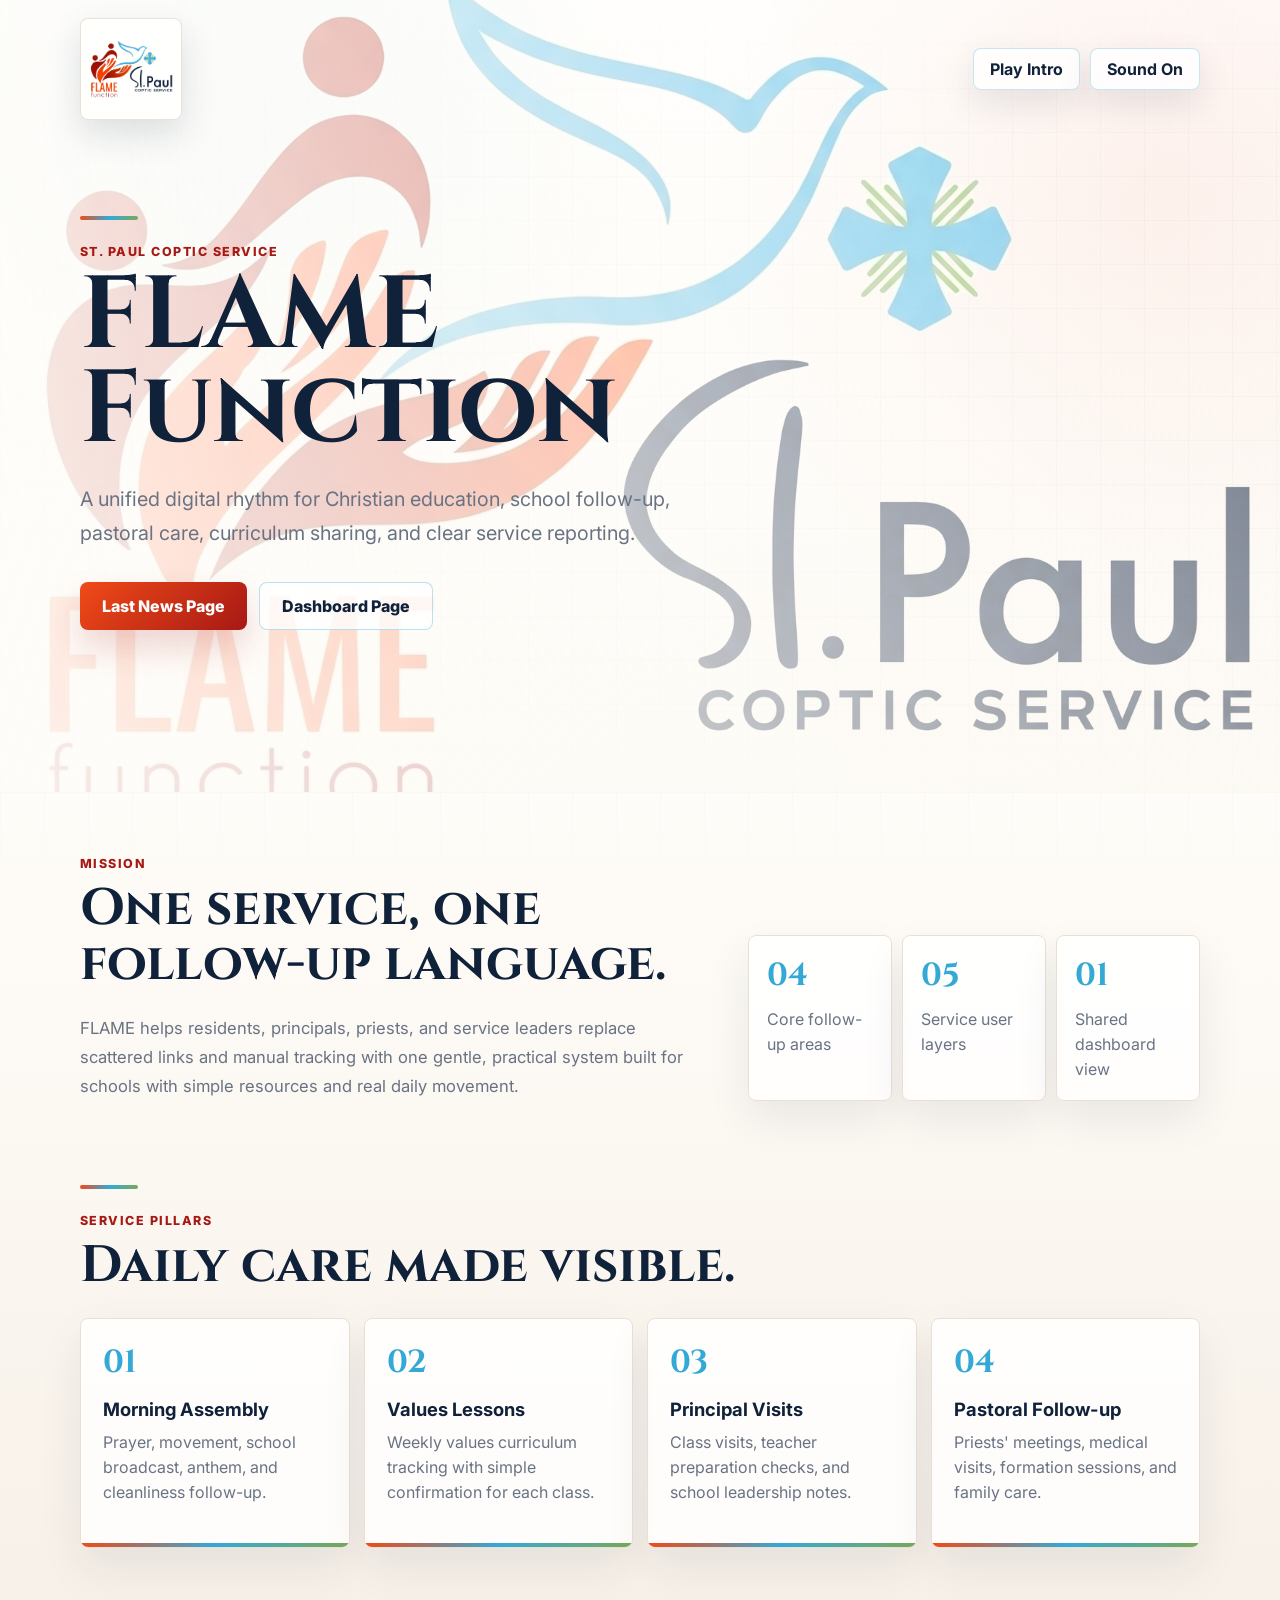
==== index.html @ af87b927 "Add files via upload" ====
<!DOCTYPE html>
<html lang="en">
  <head>
    <meta charset="UTF-8" />
    <meta name="viewport" content="width=device-width, initial-scale=1.0" />
    <title>FLAME Function | St. Paul Coptic Service</title>
    <link rel="preconnect" href="https://fonts.googleapis.com" />
    <link rel="preconnect" href="https://fonts.gstatic.com" crossorigin />
    <link
      href="https://fonts.googleapis.com/css2?family=Cinzel:wght@500;600;700&family=Inter:wght@400;500;600;700&display=swap"
      rel="stylesheet"
    />
    <link rel="stylesheet" href="styles.css" />
  </head>
  <body>
    <header class="site-header" aria-label="Service header">
      <a class="brand-mark" href="#top" aria-label="FLAME Function home">
        <img src="flame-logo.png" alt="FLAME Function St. Paul Coptic Service logo" />
      </a>
      <div class="media-controls" aria-label="Intro video controls">
        <button class="video-control" id="videoControl" type="button">Pause Intro</button>
        <button class="video-control sound-control" id="soundControl" type="button">Sound On</button>
      </div>
    </header>

    <main id="top">
      <section class="hero" aria-labelledby="page-title">
        <video class="hero-video" id="introVideo" autoplay muted loop playsinline poster="flame-logo.png">
          <source src="intro.mp4" type="video/mp4" />
        </video>
        <div class="hero-overlay" aria-hidden="true"></div>

        <div class="hero-content">
          <p class="eyebrow">St. Paul Coptic Service</p>
          <h1 id="page-title">FLAME Function</h1>
          <p class="hero-text">
            A unified digital rhythm for Christian education, school follow-up, pastoral care,
            curriculum sharing, and clear service reporting.
          </p>
          <div class="hero-actions" aria-label="Page links">
            <a class="button primary" href="https://flameeducationalprograms.github.io/lastnews/">Last News Page</a>
            <a class="button secondary" href="dashboard.html">Dashboard Page</a>
          </div>
        </div>
      </section>

      <section class="mission" aria-labelledby="mission-title">
        <div class="mission-copy">
          <p class="eyebrow">Mission</p>
          <h2 id="mission-title">One service, one follow-up language.</h2>
          <p>
            FLAME helps residents, principals, priests, and service leaders replace scattered links
            and manual tracking with one gentle, practical system built for schools with simple
            resources and real daily movement.
          </p>
        </div>
        <div class="mission-stats" aria-label="Service focus points">
          <div>
            <span>04</span>
            <p>Core follow-up areas</p>
          </div>
          <div>
            <span>05</span>
            <p>Service user layers</p>
          </div>
          <div>
            <span>01</span>
            <p>Shared dashboard view</p>
          </div>
        </div>
      </section>

      <section class="pillars" aria-labelledby="pillars-title">
        <div class="section-heading">
          <p class="eyebrow">Service Pillars</p>
          <h2 id="pillars-title">Daily care made visible.</h2>
        </div>

        <div class="pillar-grid">
          <article>
            <span>01</span>
            <h3>Morning Assembly</h3>
            <p>Prayer, movement, school broadcast, anthem, and cleanliness follow-up.</p>
          </article>
          <article>
            <span>02</span>
            <h3>Values Lessons</h3>
            <p>Weekly values curriculum tracking with simple confirmation for each class.</p>
          </article>
          <article>
            <span>03</span>
            <h3>Principal Visits</h3>
            <p>Class visits, teacher preparation checks, and school leadership notes.</p>
          </article>
          <article>
            <span>04</span>
            <h3>Pastoral Follow-up</h3>
            <p>Priests' meetings, medical visits, formation sessions, and family care.</p>
          </article>
        </div>
      </section>
    </main>

    <script src="script.js"></script>
  </body>
</html>
---- styles.css ----
:root {
  --paper: #fffdf9;
  --paper-soft: #f7f0e8;
  --ink: #10213a;
  --muted: #697383;
  --line: #eadfd2;
  --flame: #f04a18;
  --flame-deep: #a71914;
  --sky: #34a9d6;
  --leaf: #78a95a;
  --white: rgba(255, 255, 255, 0.9);
}

* {
  box-sizing: border-box;
}

html {
  scroll-behavior: smooth;
}

body {
  min-height: 100%;
  margin: 0;
  color: var(--ink);
  font-family: "Inter", system-ui, -apple-system, BlinkMacSystemFont, "Segoe UI", sans-serif;
  background:
    radial-gradient(circle at 12% 8%, rgba(52, 169, 214, 0.13), transparent 30rem),
    radial-gradient(circle at 90% 12%, rgba(240, 74, 24, 0.1), transparent 28rem),
    linear-gradient(180deg, #ffffff 0%, var(--paper) 48%, var(--paper-soft) 100%);
}

body::before {
  position: fixed;
  inset: 0;
  z-index: -2;
  pointer-events: none;
  content: "";
  background-image:
    linear-gradient(rgba(16, 33, 58, 0.035) 1px, transparent 1px),
    linear-gradient(90deg, rgba(16, 33, 58, 0.035) 1px, transparent 1px);
  background-size: 44px 44px;
  mask-image: linear-gradient(to bottom, transparent, black 16%, black 72%, transparent);
}

.site-header {
  position: fixed;
  top: 18px;
  left: 50%;
  z-index: 10;
  display: flex;
  align-items: center;
  justify-content: space-between;
  width: min(1120px, calc(100% - 32px));
  transform: translateX(-50%);
  pointer-events: none;
}

.brand-mark,
.media-controls {
  pointer-events: auto;
}

.brand-mark {
  display: grid;
  place-items: center;
  width: clamp(74px, 8vw, 116px);
  aspect-ratio: 1 / 1;
  padding: 7px;
  border: 1px solid rgba(234, 223, 210, 0.92);
  border-radius: 8px;
  background: rgba(255, 255, 255, 0.82);
  box-shadow: 0 14px 34px rgba(16, 33, 58, 0.13);
  backdrop-filter: blur(12px);
}

.brand-mark img {
  display: block;
  width: 100%;
  height: 100%;
  object-fit: contain;
}

.media-controls {
  display: flex;
  gap: 10px;
}

.video-control {
  min-height: 42px;
  padding: 0 16px;
  border: 1px solid rgba(52, 169, 214, 0.28);
  border-radius: 8px;
  color: var(--ink);
  font: inherit;
  font-weight: 700;
  background: rgba(255, 255, 255, 0.82);
  box-shadow: 0 14px 34px rgba(16, 33, 58, 0.1);
  cursor: pointer;
  backdrop-filter: blur(12px);
}

.hero {
  position: relative;
  display: flex;
  align-items: center;
  min-height: 88svh;
  overflow: hidden;
  padding: 126px max(16px, calc((100vw - 1120px) / 2)) 72px;
}

.hero-video,
.hero-overlay {
  position: absolute;
  inset: 0;
}

.hero-video {
  z-index: -2;
  width: 100%;
  height: 100%;
  object-fit: cover;
  opacity: 0.86;
  filter: saturate(1.14) contrast(1.02);
}

.hero-overlay {
  z-index: -1;
  background:
    linear-gradient(90deg, rgba(255, 253, 249, 0.88) 0%, rgba(255, 253, 249, 0.6) 46%, rgba(255, 253, 249, 0.18) 100%),
    linear-gradient(180deg, rgba(255, 255, 255, 0.02) 0%, rgba(248, 242, 234, 0.42) 100%);
}

.hero-content {
  width: min(660px, 100%);
}

.hero-content::before,
.section-heading::before {
  display: block;
  width: 58px;
  height: 4px;
  margin-bottom: 24px;
  border-radius: 999px;
  content: "";
  background: linear-gradient(90deg, var(--flame), var(--sky), var(--leaf));
}

.eyebrow {
  margin: 0 0 10px;
  color: var(--flame-deep);
  font-size: 0.78rem;
  font-weight: 800;
  letter-spacing: 0.12em;
  text-transform: uppercase;
}

h1,
h2 {
  margin: 0;
  font-family: "Cinzel", Georgia, serif;
  letter-spacing: 0;
}

h1 {
  max-width: 10ch;
  font-size: clamp(3.4rem, 8vw, 7.2rem);
  line-height: 0.92;
}

h2 {
  font-size: clamp(2rem, 4vw, 3.4rem);
  line-height: 1.08;
}

h3 {
  margin: 14px 0 10px;
  font-size: 1.15rem;
}

.hero-text {
  max-width: 38rem;
  margin: 24px 0 0;
  color: var(--muted);
  font-size: clamp(1.02rem, 2vw, 1.24rem);
  line-height: 1.72;
}

.hero-actions {
  display: flex;
  flex-wrap: wrap;
  gap: 12px;
  margin-top: 32px;
}

.button {
  display: inline-flex;
  align-items: center;
  justify-content: center;
  min-height: 48px;
  padding: 0 22px;
  border-radius: 8px;
  font-weight: 800;
  text-decoration: none;
  transition: transform 160ms ease, box-shadow 160ms ease, border-color 160ms ease;
}

.button:hover {
  transform: translateY(-1px);
}

.button.primary {
  color: #ffffff;
  background: linear-gradient(135deg, var(--flame), var(--flame-deep));
  box-shadow: 0 18px 34px rgba(167, 25, 20, 0.18);
}

.button.secondary {
  border: 1px solid rgba(52, 169, 214, 0.34);
  color: var(--ink);
  background: rgba(255, 255, 255, 0.78);
}

.button.secondary:hover,
.video-control:hover {
  border-color: var(--sky);
  box-shadow: 0 14px 28px rgba(52, 169, 214, 0.15);
}

.mission,
.pillars {
  width: min(1120px, calc(100% - 32px));
  margin: 0 auto;
}

.mission {
  display: grid;
  grid-template-columns: minmax(0, 1fr) minmax(300px, 0.72fr);
  gap: 40px;
  align-items: end;
  padding: 64px 0;
}

.mission-copy p:last-child {
  max-width: 42rem;
  margin: 22px 0 0;
  color: var(--muted);
  font-size: 1.04rem;
  line-height: 1.76;
}

.mission-stats {
  display: grid;
  grid-template-columns: repeat(3, minmax(0, 1fr));
  gap: 10px;
}

.mission-stats div,
.pillar-grid article {
  border: 1px solid var(--line);
  border-radius: 8px;
  background: rgba(255, 255, 255, 0.84);
  box-shadow: 0 18px 44px rgba(16, 33, 58, 0.08);
}

.mission-stats div {
  min-height: 140px;
  padding: 18px;
}

.mission-stats span,
.pillar-grid span {
  color: var(--sky);
  font-family: "Cinzel", Georgia, serif;
  font-size: 2rem;
  font-weight: 700;
}

.mission-stats p,
.pillar-grid p {
  margin: 10px 0 0;
  color: var(--muted);
  line-height: 1.58;
}

.pillars {
  padding: 20px 0 70px;
}

.section-heading {
  margin-bottom: 24px;
}

.pillar-grid {
  display: grid;
  grid-template-columns: repeat(4, minmax(0, 1fr));
  gap: 14px;
}

.pillar-grid article {
  position: relative;
  min-height: 230px;
  padding: 22px;
  overflow: hidden;
}

.pillar-grid article::after {
  position: absolute;
  inset: auto 0 0;
  height: 4px;
  content: "";
  background: linear-gradient(90deg, var(--flame), var(--sky), var(--leaf));
}

@media (max-width: 900px) {
  .hero {
    min-height: 82svh;
  }

  .mission,
  .pillar-grid {
    grid-template-columns: 1fr 1fr;
  }

  .mission-stats {
    grid-column: 1 / -1;
  }
}

@media (max-width: 620px) {
  .site-header {
    top: 12px;
    width: calc(100% - 24px);
  }

  .brand-mark {
    width: 74px;
  }

  .video-control {
    min-height: 38px;
    padding: 0 12px;
    font-size: 0.88rem;
  }

  .hero {
    min-height: 86svh;
    padding-top: 112px;
  }

  .hero-overlay {
    background:
      linear-gradient(90deg, rgba(255, 253, 249, 0.9), rgba(255, 253, 249, 0.68)),
      linear-gradient(180deg, rgba(255, 255, 255, 0.02), rgba(248, 242, 234, 0.48));
  }

  .hero-actions,
  .mission,
  .mission-stats,
  .pillar-grid {
    grid-template-columns: 1fr;
  }

  .button {
    width: 100%;
  }
}
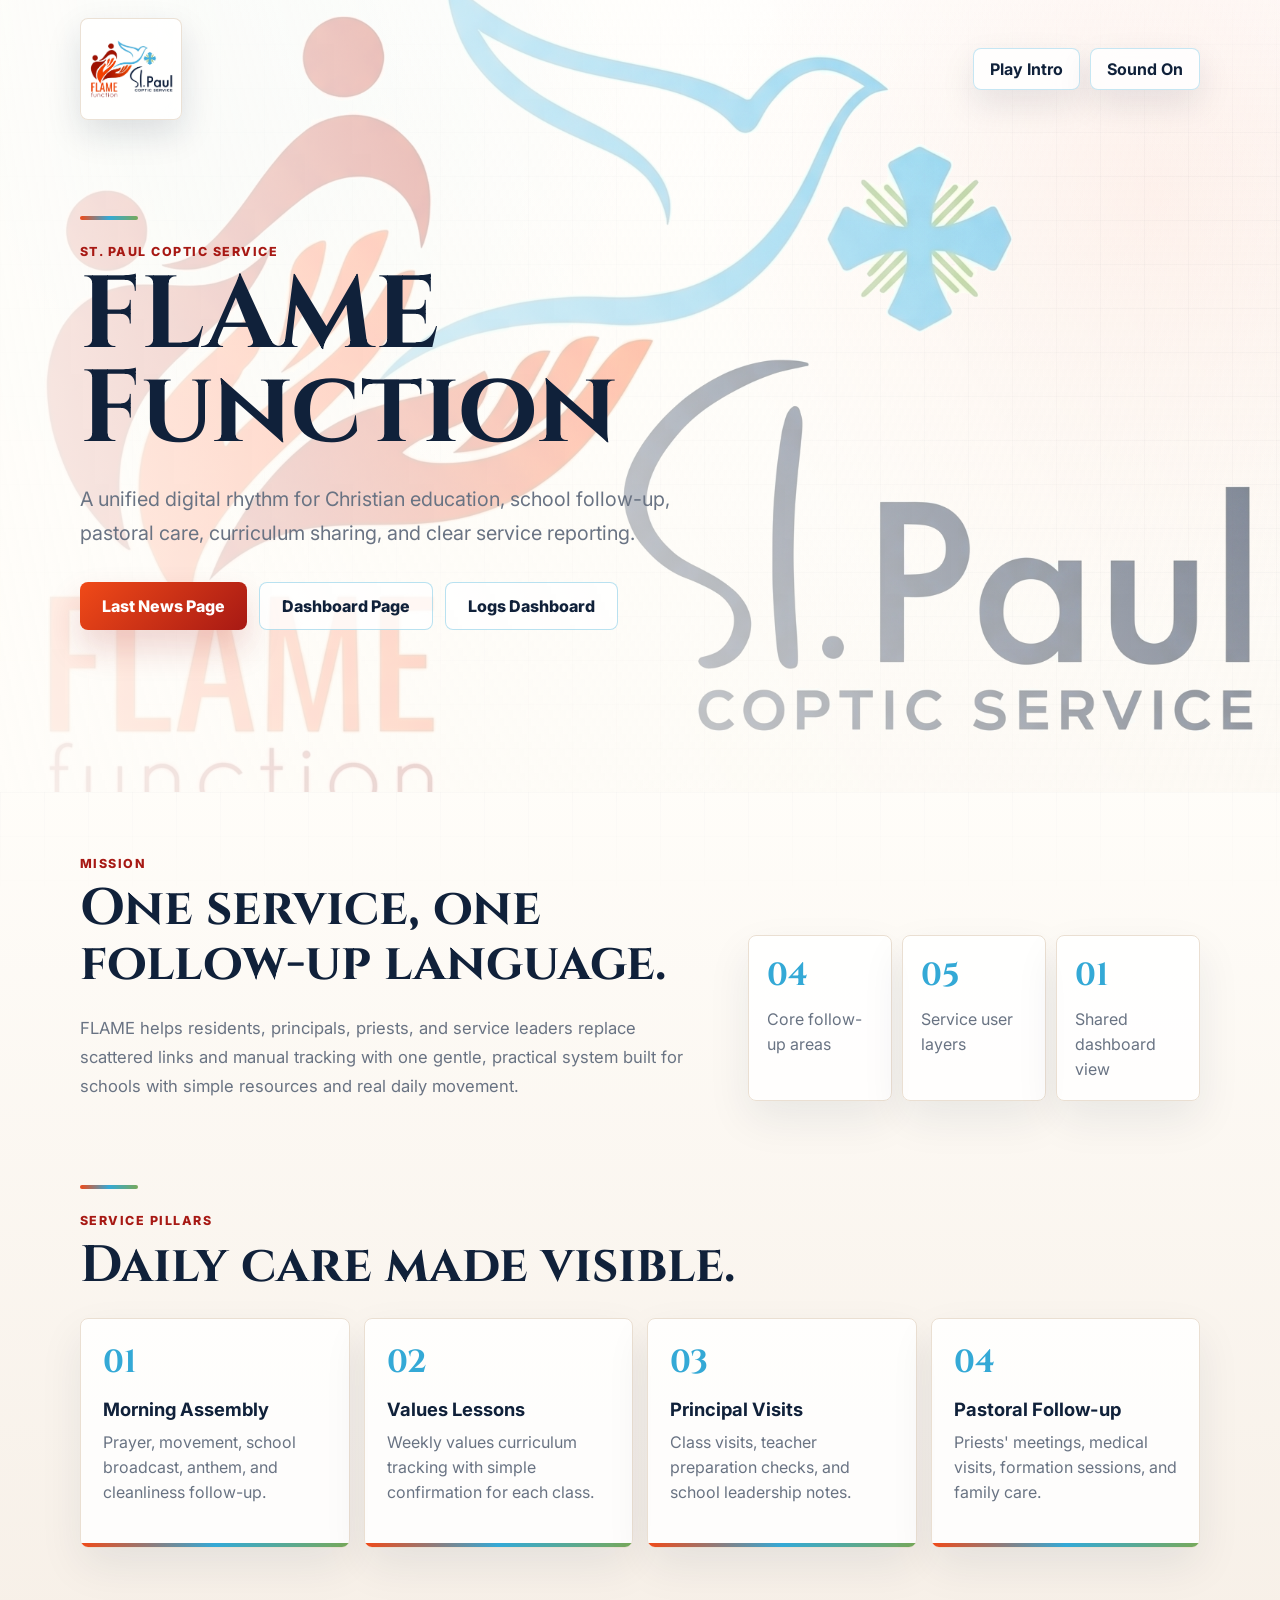
==== commit a28119d2: "Add files via upload" ====
--- a/index.html
+++ b/index.html
@@ -40,6 +40,7 @@
           <div class="hero-actions" aria-label="Page links">
             <a class="button primary" href="https://flameeducationalprograms.github.io/lastnews/">Last News Page</a>
             <a class="button secondary" href="dashboard.html">Dashboard Page</a>
+            <a class="button secondary" href="https://flameeducationalprograms.github.io/home/admin-logs-dashboard.html">Logs Dashboard</a>
           </div>
         </div>
       </section>
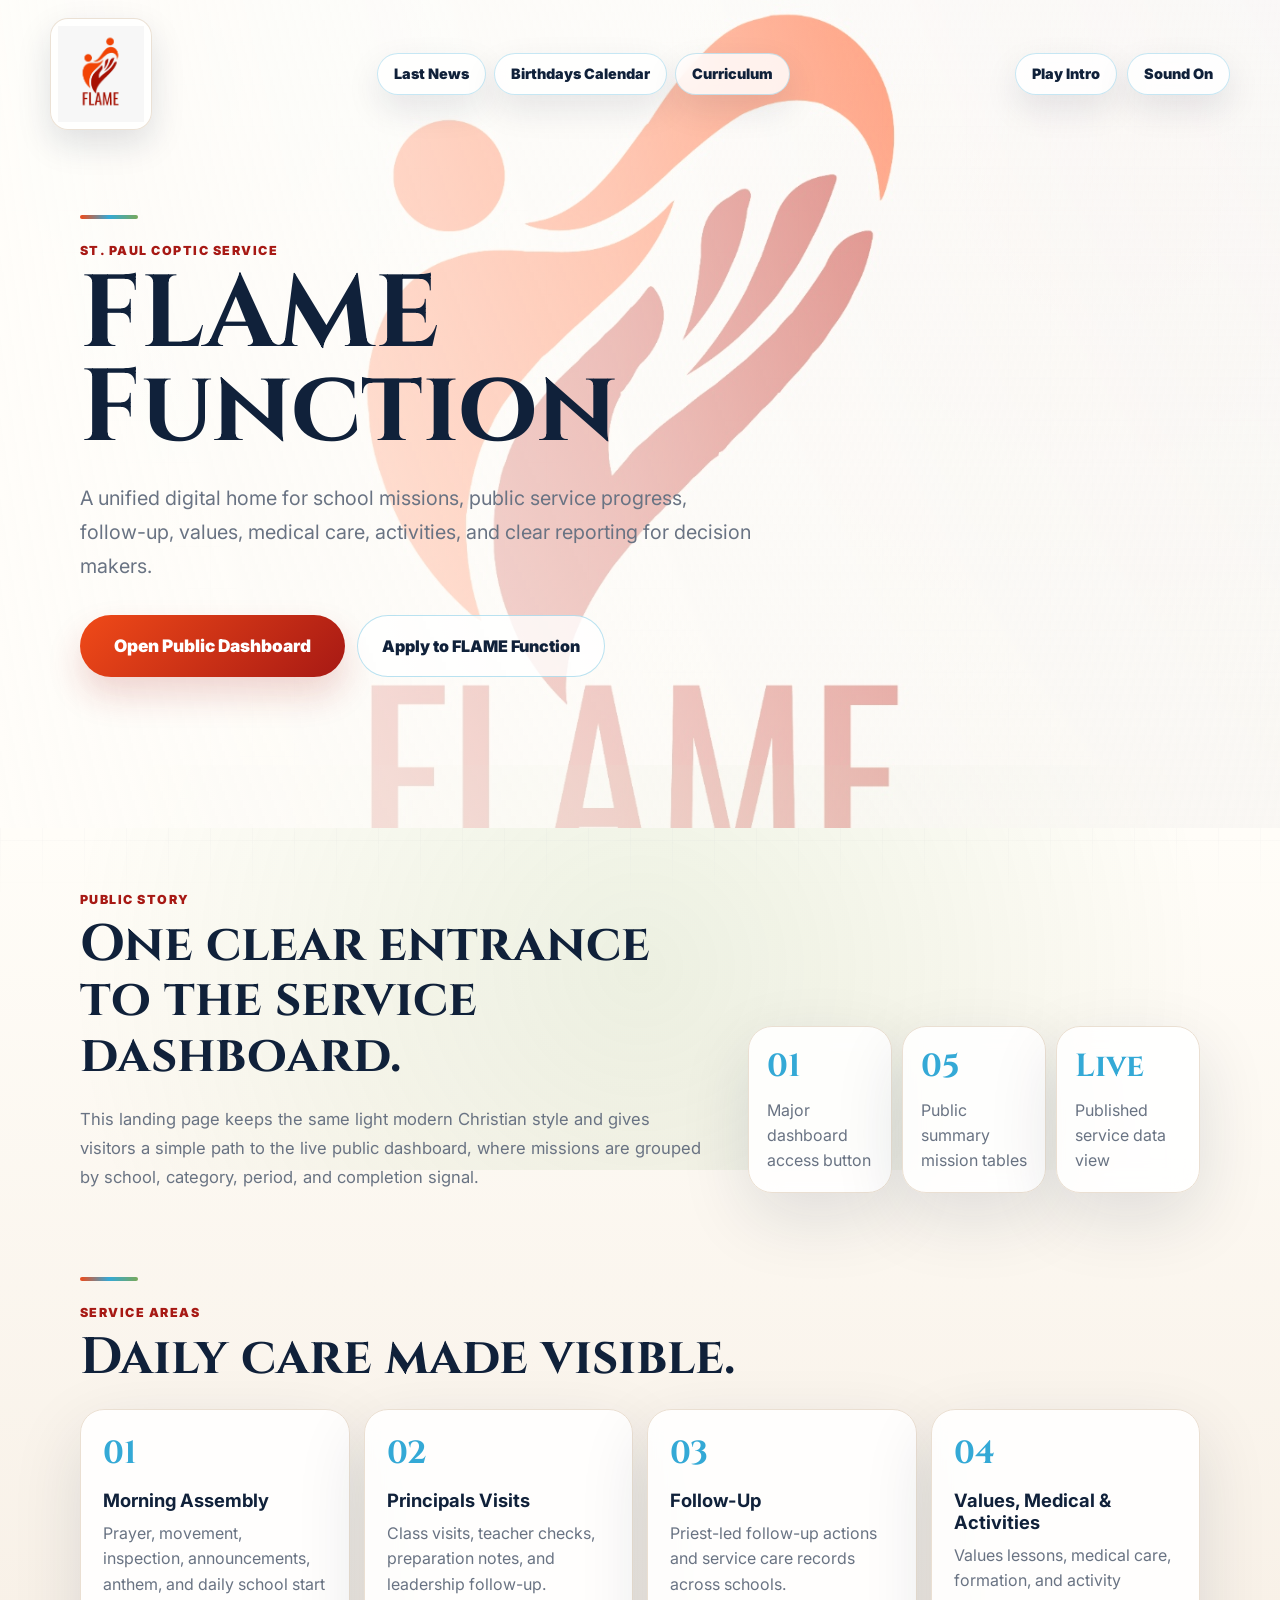
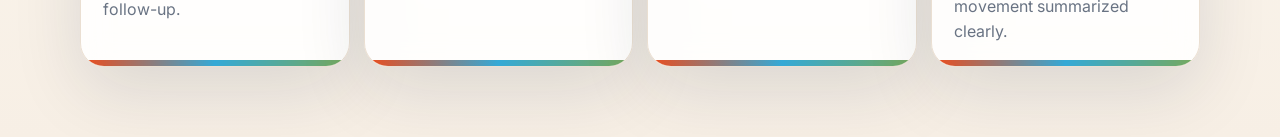
==== commit f8c8c6c2: "Add files via upload" ====
--- a/index.html
+++ b/index.html
@@ -3,20 +3,24 @@
   <head>
     <meta charset="UTF-8" />
     <meta name="viewport" content="width=device-width, initial-scale=1.0" />
-    <title>FLAME Function | St. Paul Coptic Service</title>
+    <title>FLAME Function | Home</title>
     <link rel="preconnect" href="https://fonts.googleapis.com" />
     <link rel="preconnect" href="https://fonts.gstatic.com" crossorigin />
-    <link
-      href="https://fonts.googleapis.com/css2?family=Cinzel:wght@500;600;700&family=Inter:wght@400;500;600;700&display=swap"
-      rel="stylesheet"
-    />
+    <link href="https://fonts.googleapis.com/css2?family=Cinzel:wght@500;600;700&family=Inter:wght@400;500;600;700;800;900&display=swap" rel="stylesheet" />
     <link rel="stylesheet" href="styles.css" />
   </head>
   <body>
-    <header class="site-header" aria-label="Service header">
-      <a class="brand-mark" href="#top" aria-label="FLAME Function home">
-        <img src="flame-logo.png" alt="FLAME Function St. Paul Coptic Service logo" />
+    <div class="page-glow" aria-hidden="true"></div>
+
+    <header class="site-header" aria-label="FLAME home header">
+      <a class="brand-mark" href="index.html" aria-label="FLAME Function home">
+        <img src="flame-logo.png" alt="FLAME Function logo" />
       </a>
+      <nav class="top-links" aria-label="Main links">
+        <a href="https://flameeducationalprograms.github.io/lastnews/">Last News</a>
+        <a href="https://www.google.com">Birthdays Calendar</a>
+        <a href="https://www.yahoo.com">Curriculum</a>
+      </nav>
       <div class="media-controls" aria-label="Intro video controls">
         <button class="video-control" id="videoControl" type="button">Pause Intro</button>
         <button class="video-control sound-control" id="soundControl" type="button">Sound On</button>
@@ -34,46 +38,45 @@
           <p class="eyebrow">St. Paul Coptic Service</p>
           <h1 id="page-title">FLAME Function</h1>
           <p class="hero-text">
-            A unified digital rhythm for Christian education, school follow-up, pastoral care,
-            curriculum sharing, and clear service reporting.
+            A unified digital home for school missions, public service progress, follow-up, values,
+            medical care, activities, and clear reporting for decision makers.
           </p>
-          <div class="hero-actions" aria-label="Page links">
-            <a class="button primary" href="https://flameeducationalprograms.github.io/lastnews/">Last News Page</a>
-            <a class="button secondary" href="dashboard.html">Dashboard Page</a>
-            <a class="button secondary" href="https://flameeducationalprograms.github.io/home/admin-logs-dashboard.html">Logs Dashboard</a>
+          <div class="hero-actions" aria-label="Main actions">
+            <a class="button primary dashboard-button" href="public-logs-dashboard.html">Open Public Dashboard</a>
+            <a class="button secondary" href="https://docs.google.com/forms/d/e/1FAIpQLSe_0l0V0qll5gIi-drEuf7AKeViTb3bQY_sMp4P4EAGMhL_9g/viewform?usp=header">Apply to FLAME Function</a>
           </div>
         </div>
       </section>
 
       <section class="mission" aria-labelledby="mission-title">
         <div class="mission-copy">
-          <p class="eyebrow">Mission</p>
-          <h2 id="mission-title">One service, one follow-up language.</h2>
+          <p class="eyebrow">Public Story</p>
+          <h2 id="mission-title">One clear entrance to the service dashboard.</h2>
           <p>
-            FLAME helps residents, principals, priests, and service leaders replace scattered links
-            and manual tracking with one gentle, practical system built for schools with simple
-            resources and real daily movement.
+            This landing page keeps the same light modern Christian style and gives visitors a simple
+            path to the live public dashboard, where missions are grouped by school, category, period,
+            and completion signal.
           </p>
         </div>
-        <div class="mission-stats" aria-label="Service focus points">
+        <div class="mission-stats" aria-label="Dashboard focus points">
           <div>
-            <span>04</span>
-            <p>Core follow-up areas</p>
+            <span>01</span>
+            <p>Major dashboard access button</p>
           </div>
           <div>
             <span>05</span>
-            <p>Service user layers</p>
+            <p>Public summary mission tables</p>
           </div>
           <div>
-            <span>01</span>
-            <p>Shared dashboard view</p>
+            <span>Live</span>
+            <p>Published service data view</p>
           </div>
         </div>
       </section>
 
       <section class="pillars" aria-labelledby="pillars-title">
         <div class="section-heading">
-          <p class="eyebrow">Service Pillars</p>
+          <p class="eyebrow">Service Areas</p>
           <h2 id="pillars-title">Daily care made visible.</h2>
         </div>
 
@@ -81,22 +84,22 @@
           <article>
             <span>01</span>
             <h3>Morning Assembly</h3>
-            <p>Prayer, movement, school broadcast, anthem, and cleanliness follow-up.</p>
+            <p>Prayer, movement, inspection, announcements, anthem, and daily school start follow-up.</p>
           </article>
           <article>
             <span>02</span>
-            <h3>Values Lessons</h3>
-            <p>Weekly values curriculum tracking with simple confirmation for each class.</p>
+            <h3>Principals Visits</h3>
+            <p>Class visits, teacher checks, preparation notes, and leadership follow-up.</p>
           </article>
           <article>
             <span>03</span>
-            <h3>Principal Visits</h3>
-            <p>Class visits, teacher preparation checks, and school leadership notes.</p>
+            <h3>Follow-Up</h3>
+            <p>Priest-led follow-up actions and service care records across schools.</p>
           </article>
           <article>
             <span>04</span>
-            <h3>Pastoral Follow-up</h3>
-            <p>Priests' meetings, medical visits, formation sessions, and family care.</p>
+            <h3>Values, Medical & Activities</h3>
+            <p>Values lessons, medical care, formation, and activity movement summarized clearly.</p>
           </article>
         </div>
       </section>
--- a/styles.css
+++ b/styles.css
@@ -1,6 +1,7 @@
 :root {
-  --paper: #fffdf9;
-  --paper-soft: #f7f0e8;
+  --paper: #fffdf8;
+  --soft: #f7efe5;
+  --card: rgba(255, 255, 255, 0.88);
   --ink: #10213a;
   --muted: #697383;
   --line: #eadfd2;
@@ -8,26 +9,22 @@
   --flame-deep: #a71914;
   --sky: #34a9d6;
   --leaf: #78a95a;
-  --white: rgba(255, 255, 255, 0.9);
-}
-
-* {
-  box-sizing: border-box;
-}
-
-html {
-  scroll-behavior: smooth;
-}
+  --gold: #d7a330;
+  --shadow: 0 24px 70px rgba(16, 33, 58, 0.12);
+}
+
+* { box-sizing: border-box; }
+html { scroll-behavior: smooth; }
 
 body {
-  min-height: 100%;
+  min-height: 100vh;
   margin: 0;
   color: var(--ink);
-  font-family: "Inter", system-ui, -apple-system, BlinkMacSystemFont, "Segoe UI", sans-serif;
+  font-family: Inter, system-ui, -apple-system, BlinkMacSystemFont, "Segoe UI", sans-serif;
   background:
-    radial-gradient(circle at 12% 8%, rgba(52, 169, 214, 0.13), transparent 30rem),
-    radial-gradient(circle at 90% 12%, rgba(240, 74, 24, 0.1), transparent 28rem),
-    linear-gradient(180deg, #ffffff 0%, var(--paper) 48%, var(--paper-soft) 100%);
+    radial-gradient(circle at 12% 5%, rgba(52, 169, 214, 0.16), transparent 28rem),
+    radial-gradient(circle at 86% 10%, rgba(240, 74, 24, 0.14), transparent 32rem),
+    linear-gradient(180deg, #ffffff 0%, var(--paper) 48%, var(--soft) 100%);
 }
 
 body::before {
@@ -39,36 +36,44 @@
   background-image:
     linear-gradient(rgba(16, 33, 58, 0.035) 1px, transparent 1px),
     linear-gradient(90deg, rgba(16, 33, 58, 0.035) 1px, transparent 1px);
-  background-size: 44px 44px;
-  mask-image: linear-gradient(to bottom, transparent, black 16%, black 72%, transparent);
+  background-size: 42px 42px;
+  mask-image: linear-gradient(to bottom, transparent, black 12%, black 84%, transparent);
+}
+
+.page-glow {
+  position: fixed;
+  inset: auto -20% -30% -20%;
+  z-index: -1;
+  height: 45vh;
+  background: radial-gradient(circle, rgba(120, 169, 90, 0.13), transparent 62%);
 }
 
 .site-header {
   position: fixed;
   top: 18px;
   left: 50%;
-  z-index: 10;
-  display: flex;
+  z-index: 20;
+  display: grid;
+  grid-template-columns: auto 1fr auto;
+  gap: 16px;
   align-items: center;
-  justify-content: space-between;
-  width: min(1120px, calc(100% - 32px));
+  width: min(1180px, calc(100% - 32px));
   transform: translateX(-50%);
   pointer-events: none;
 }
 
 .brand-mark,
-.media-controls {
-  pointer-events: auto;
-}
+.media-controls,
+.top-links { pointer-events: auto; }
 
 .brand-mark {
   display: grid;
   place-items: center;
-  width: clamp(74px, 8vw, 116px);
+  width: clamp(74px, 8vw, 104px);
   aspect-ratio: 1 / 1;
   padding: 7px;
   border: 1px solid rgba(234, 223, 210, 0.92);
-  border-radius: 8px;
+  border-radius: 18px;
   background: rgba(255, 255, 255, 0.82);
   box-shadow: 0 14px 34px rgba(16, 33, 58, 0.13);
   backdrop-filter: blur(12px);
@@ -81,32 +86,50 @@
   object-fit: contain;
 }
 
+.top-links {
+  display: flex;
+  justify-content: center;
+  gap: 8px;
+}
+
+.top-links a,
+.video-control {
+  display: inline-flex;
+  align-items: center;
+  justify-content: center;
+  min-height: 42px;
+  padding: 0 16px;
+  border: 1px solid rgba(52, 169, 214, 0.28);
+  border-radius: 999px;
+  color: var(--ink);
+  font: inherit;
+  font-size: 0.9rem;
+  font-weight: 900;
+  text-decoration: none;
+  background: rgba(255, 255, 255, 0.82);
+  box-shadow: 0 14px 34px rgba(16, 33, 58, 0.1);
+  backdrop-filter: blur(12px);
+}
+
 .media-controls {
   display: flex;
   gap: 10px;
 }
 
-.video-control {
-  min-height: 42px;
-  padding: 0 16px;
-  border: 1px solid rgba(52, 169, 214, 0.28);
-  border-radius: 8px;
-  color: var(--ink);
-  font: inherit;
-  font-weight: 700;
-  background: rgba(255, 255, 255, 0.82);
-  box-shadow: 0 14px 34px rgba(16, 33, 58, 0.1);
-  cursor: pointer;
-  backdrop-filter: blur(12px);
+.video-control { cursor: pointer; }
+.top-links a:hover,
+.video-control:hover {
+  border-color: var(--sky);
+  box-shadow: 0 14px 28px rgba(52, 169, 214, 0.15);
 }
 
 .hero {
   position: relative;
   display: flex;
   align-items: center;
-  min-height: 88svh;
+  min-height: 92svh;
   overflow: hidden;
-  padding: 126px max(16px, calc((100vw - 1120px) / 2)) 72px;
+  padding: 142px max(16px, calc((100vw - 1120px) / 2)) 78px;
 }
 
 .hero-video,
@@ -127,12 +150,12 @@
 .hero-overlay {
   z-index: -1;
   background:
-    linear-gradient(90deg, rgba(255, 253, 249, 0.88) 0%, rgba(255, 253, 249, 0.6) 46%, rgba(255, 253, 249, 0.18) 100%),
+    linear-gradient(90deg, rgba(255, 253, 249, 0.9) 0%, rgba(255, 253, 249, 0.64) 48%, rgba(255, 253, 249, 0.18) 100%),
     linear-gradient(180deg, rgba(255, 255, 255, 0.02) 0%, rgba(248, 242, 234, 0.42) 100%);
 }
 
 .hero-content {
-  width: min(660px, 100%);
+  width: min(700px, 100%);
 }
 
 .hero-content::before,
@@ -150,20 +173,18 @@
   margin: 0 0 10px;
   color: var(--flame-deep);
   font-size: 0.78rem;
-  font-weight: 800;
+  font-weight: 900;
   letter-spacing: 0.12em;
   text-transform: uppercase;
 }
 
-h1,
-h2 {
+h1, h2 {
   margin: 0;
-  font-family: "Cinzel", Georgia, serif;
-  letter-spacing: 0;
+  font-family: Cinzel, Georgia, serif;
 }
 
 h1 {
-  max-width: 10ch;
+  max-width: 11ch;
   font-size: clamp(3.4rem, 8vw, 7.2rem);
   line-height: 0.92;
 }
@@ -179,7 +200,7 @@
 }
 
 .hero-text {
-  max-width: 38rem;
+  max-width: 42rem;
   margin: 24px 0 0;
   color: var(--muted);
   font-size: clamp(1.02rem, 2vw, 1.24rem);
@@ -197,17 +218,15 @@
   display: inline-flex;
   align-items: center;
   justify-content: center;
-  min-height: 48px;
-  padding: 0 22px;
-  border-radius: 8px;
-  font-weight: 800;
+  min-height: 52px;
+  padding: 0 24px;
+  border-radius: 999px;
+  font-weight: 900;
   text-decoration: none;
   transition: transform 160ms ease, box-shadow 160ms ease, border-color 160ms ease;
 }
 
-.button:hover {
-  transform: translateY(-1px);
-}
+.button:hover { transform: translateY(-1px); }
 
 .button.primary {
   color: #ffffff;
@@ -215,14 +234,19 @@
   box-shadow: 0 18px 34px rgba(167, 25, 20, 0.18);
 }
 
+.dashboard-button {
+  min-height: 62px;
+  padding: 0 34px;
+  font-size: 1.08rem;
+}
+
 .button.secondary {
   border: 1px solid rgba(52, 169, 214, 0.34);
   color: var(--ink);
   background: rgba(255, 255, 255, 0.78);
 }
 
-.button.secondary:hover,
-.video-control:hover {
+.button.secondary:hover {
   border-color: var(--sky);
   box-shadow: 0 14px 28px rgba(52, 169, 214, 0.15);
 }
@@ -258,9 +282,10 @@
 .mission-stats div,
 .pillar-grid article {
   border: 1px solid var(--line);
-  border-radius: 8px;
-  background: rgba(255, 255, 255, 0.84);
-  box-shadow: 0 18px 44px rgba(16, 33, 58, 0.08);
+  border-radius: 24px;
+  background: var(--card);
+  box-shadow: var(--shadow);
+  backdrop-filter: blur(14px);
 }
 
 .mission-stats div {
@@ -271,7 +296,7 @@
 .mission-stats span,
 .pillar-grid span {
   color: var(--sky);
-  font-family: "Cinzel", Georgia, serif;
+  font-family: Cinzel, Georgia, serif;
   font-size: 2rem;
   font-weight: 700;
 }
@@ -307,14 +332,22 @@
 .pillar-grid article::after {
   position: absolute;
   inset: auto 0 0;
-  height: 4px;
+  height: 6px;
   content: "";
   background: linear-gradient(90deg, var(--flame), var(--sky), var(--leaf));
 }
 
-@media (max-width: 900px) {
-  .hero {
-    min-height: 82svh;
+@media (max-width: 980px) {
+  .site-header {
+    grid-template-columns: auto 1fr;
+  }
+
+  .top-links {
+    display: none;
+  }
+
+  .media-controls {
+    justify-content: end;
   }
 
   .mission,
@@ -335,22 +368,23 @@
 
   .brand-mark {
     width: 74px;
+    border-radius: 14px;
   }
 
   .video-control {
     min-height: 38px;
     padding: 0 12px;
-    font-size: 0.88rem;
+    font-size: 0.82rem;
   }
 
   .hero {
-    min-height: 86svh;
-    padding-top: 112px;
+    min-height: 88svh;
+    padding-top: 118px;
   }
 
   .hero-overlay {
     background:
-      linear-gradient(90deg, rgba(255, 253, 249, 0.9), rgba(255, 253, 249, 0.68)),
+      linear-gradient(90deg, rgba(255, 253, 249, 0.92), rgba(255, 253, 249, 0.7)),
       linear-gradient(180deg, rgba(255, 255, 255, 0.02), rgba(248, 242, 234, 0.48));
   }
 
@@ -358,6 +392,7 @@
   .mission,
   .mission-stats,
   .pillar-grid {
+    display: grid;
     grid-template-columns: 1fr;
   }
 
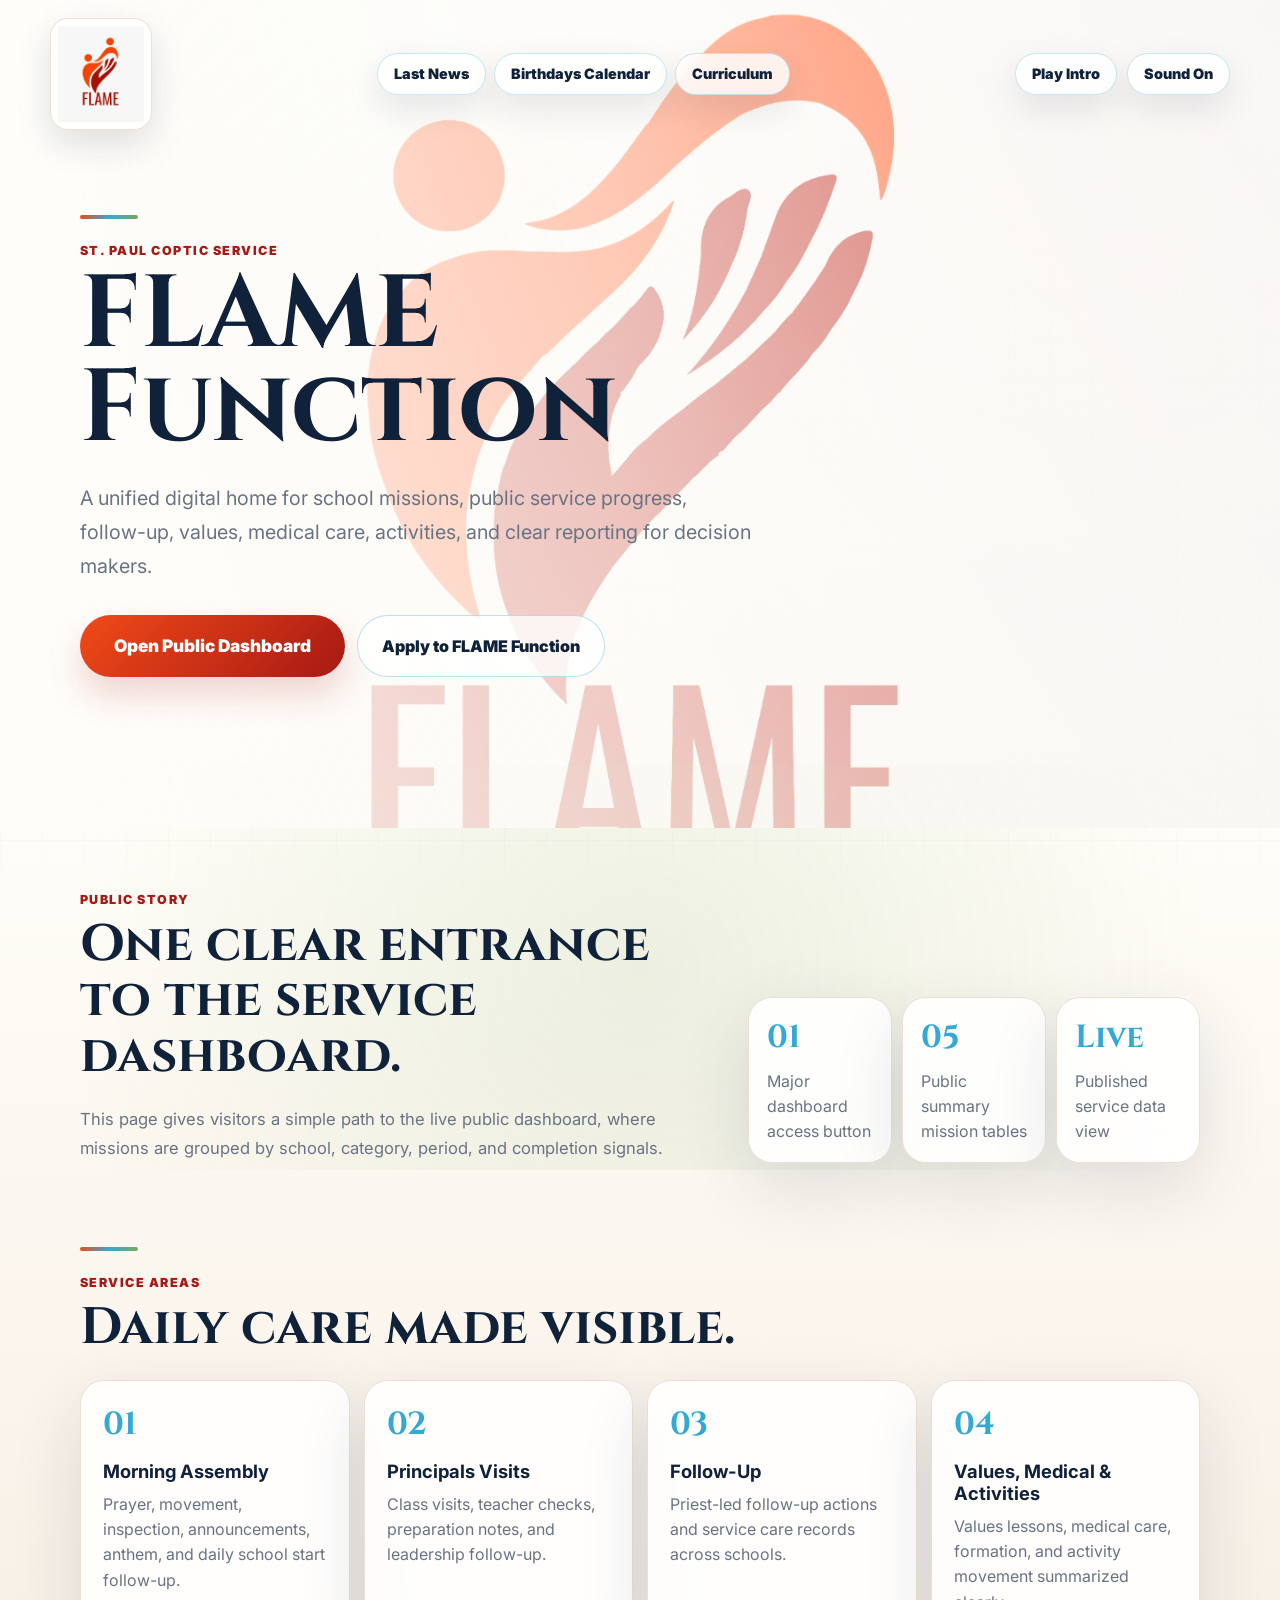
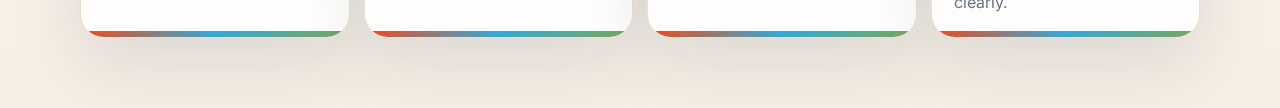
==== commit 480571ee: "Update index.html" ====
--- a/index.html
+++ b/index.html
@@ -53,9 +53,9 @@
           <p class="eyebrow">Public Story</p>
           <h2 id="mission-title">One clear entrance to the service dashboard.</h2>
           <p>
-            This landing page keeps the same light modern Christian style and gives visitors a simple
+            This page gives visitors a simple
             path to the live public dashboard, where missions are grouped by school, category, period,
-            and completion signal.
+            and completion signals.
           </p>
         </div>
         <div class="mission-stats" aria-label="Dashboard focus points">
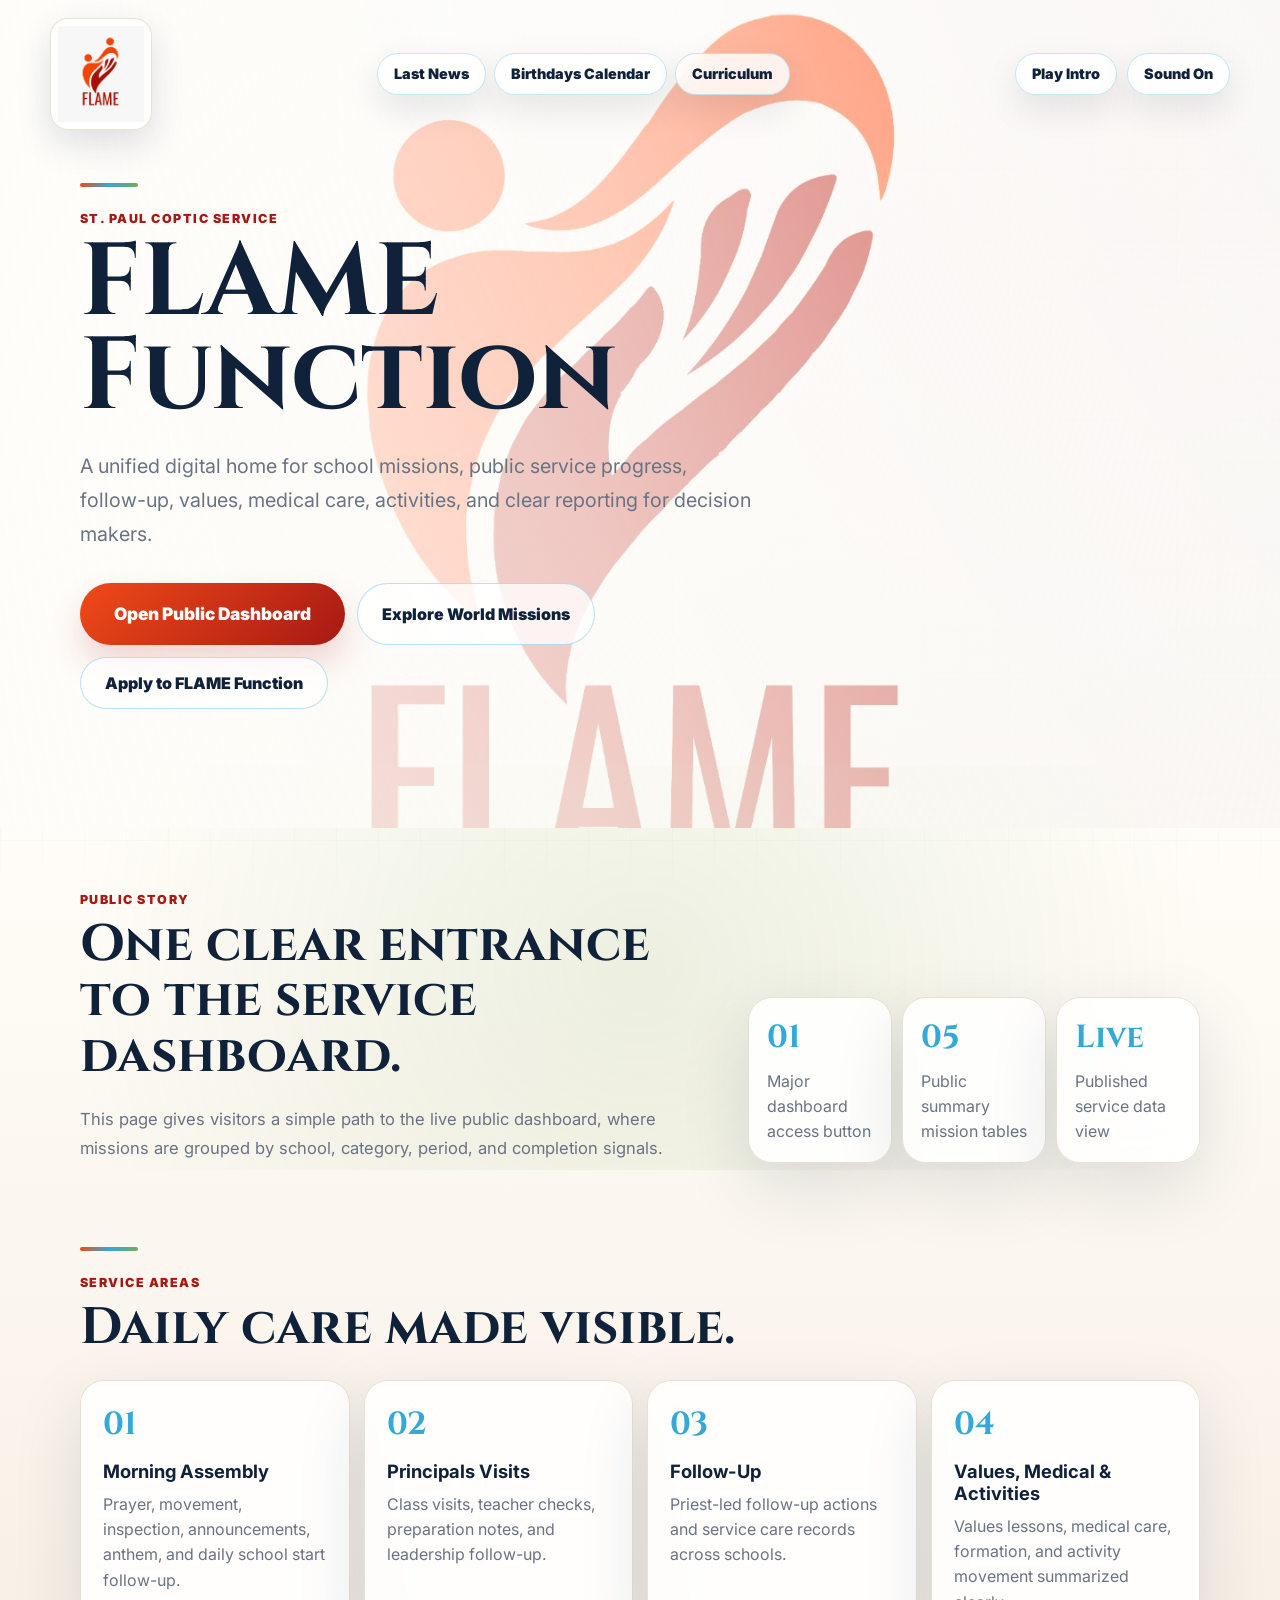
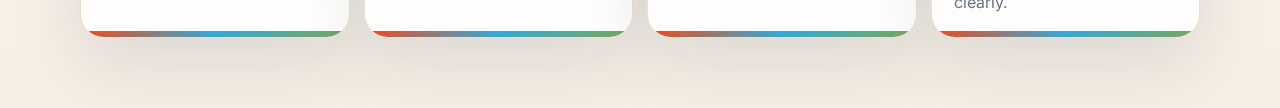
==== commit 7c35ea27: "Update index.html" ====
--- a/index.html
+++ b/index.html
@@ -18,8 +18,8 @@
       </a>
       <nav class="top-links" aria-label="Main links">
         <a href="https://flameeducationalprograms.github.io/lastnews/">Last News</a>
-        <a href="https://www.google.com">Birthdays Calendar</a>
-        <a href="https://www.yahoo.com">Curriculum</a>
+        <a href="https://flameeducationalprograms.github.io/home/birthdays-calendar.html">Birthdays Calendar</a>
+        <a href="https://flameeducationalprograms.github.io/home/curriculum.html">Curriculum</a>
       </nav>
       <div class="media-controls" aria-label="Intro video controls">
         <button class="video-control" id="videoControl" type="button">Pause Intro</button>
@@ -43,6 +43,7 @@
           </p>
           <div class="hero-actions" aria-label="Main actions">
             <a class="button primary dashboard-button" href="public-logs-dashboard.html">Open Public Dashboard</a>
+            <a class="button secondary" href="flame_interactive_map.html">Explore World Missions</a>
             <a class="button secondary" href="https://docs.google.com/forms/d/e/1FAIpQLSe_0l0V0qll5gIi-drEuf7AKeViTb3bQY_sMp4P4EAGMhL_9g/viewform?usp=header">Apply to FLAME Function</a>
           </div>
         </div>
